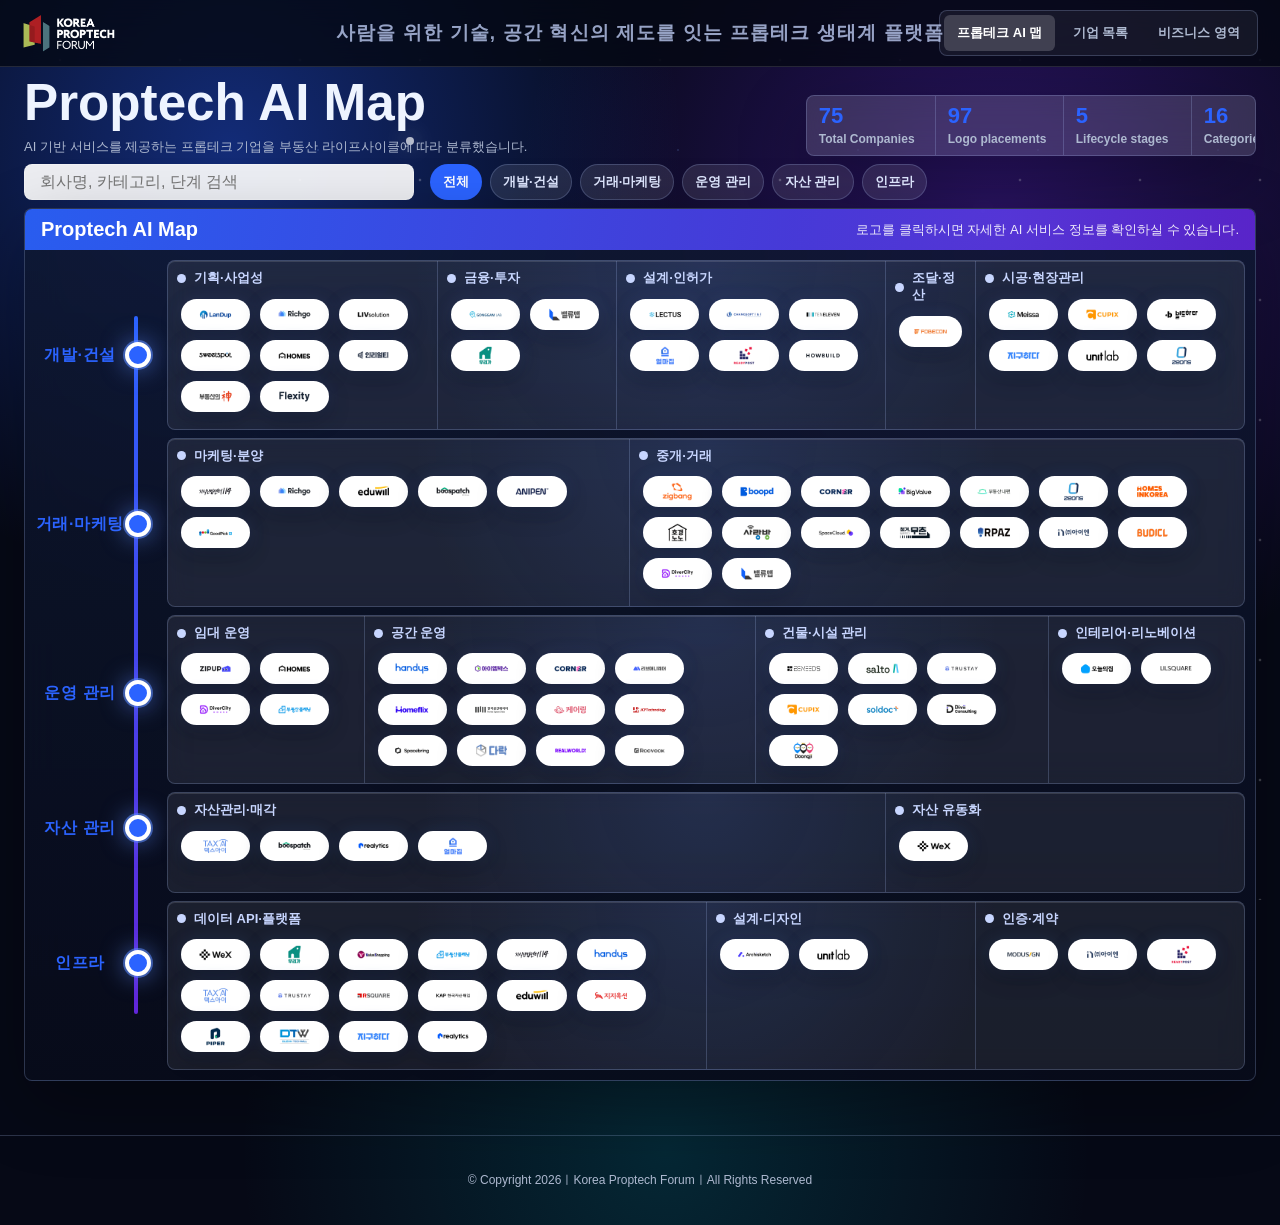
==== index.html @ 1ae27044 "Improve Venn chip placement with organic layout and fade cycling; revert slogan font Co-Authored-By:" ====
<!doctype html>
<html lang="ko">
<head>
  <meta charset="utf-8" />
  <meta name="viewport" content="width=device-width, initial-scale=1" />
  <title>Proptech AI Map</title>
  <meta name="description" content="Interactive floating ecosystem of AI-powered proptech companies." />
  <meta property="og:type" content="website" />
  <meta property="og:title" content="Proptech AI Map" />
  <meta property="og:description" content="Interactive floating ecosystem of AI-powered proptech companies." />
  <meta property="og:image" content="https://wex-corporation.github.io/proptech-ai-map/assets/thumbnail-proptech-ai-map.png" />
  <meta property="og:url" content="https://wex-corporation.github.io/proptech-ai-map/" />
  <meta name="twitter:card" content="summary_large_image" />
  <meta name="twitter:title" content="Proptech AI Map" />
  <meta name="twitter:description" content="Interactive floating ecosystem of AI-powered proptech companies." />
  <meta name="twitter:image" content="https://wex-corporation.github.io/proptech-ai-map/assets/thumbnail-proptech-ai-map.png" />
  <link rel="icon" href="data:," />
  <link rel="preload" as="image" href="./assets/thumbnail-proptech-ai-map.png" />
  <link rel="preconnect" href="https://fonts.googleapis.com" />
  <link rel="preconnect" href="https://fonts.gstatic.com" crossorigin />
  <link rel="stylesheet" href="./styles.css" />
</head>
<body>
  <header class="topbar">
    <div class="brand">
      <img src="assets/kpf-logo.png" alt="Korea Proptech Forum" class="brand-logo">
    </div>
    <p class="topbar-slogan">사람을 위한 기술, 공간 혁신의 제도를 잇는 프롭테크 생태계 플랫폼</p>
    <nav class="view-tabs" aria-label="보기 전환">
      <button class="tab is-active" type="button" data-view="map">프롭테크 AI 맵</button>
      <button class="tab" type="button" data-view="directory">기업 목록</button>
      <button class="tab" type="button" data-view="business">비즈니스 영역</button>
    </nav>
  </header>

  <main>
    <div class="space-field" aria-hidden="true">
      <span></span><span></span><span></span><span></span><span></span>
    </div>

    <section class="hero" aria-labelledby="page-title">
      <div>
<h1 id="page-title">Proptech AI Map</h1>
        <p class="lead">
          <span id="lead-main">AI 기반 서비스를 제공하는 프롭테크 기업을 부동산 라이프사이클에 따라 분류했습니다.</span>
        </p>
      </div>
      <div class="stats" aria-label="맵 통계">
        <div><strong id="unique-company-count">0</strong><span>Total Companies</span></div>
        <div id="stat-logo-placements"><strong id="company-count">0</strong><span>Logo placements</span></div>
        <div><strong>5</strong><span>Lifecycle stages</span></div>
        <div><strong id="category-count">0</strong><span>Categories</span></div>
      </div>
    </section>

    <section class="controls" aria-label="검색 및 필터">
      <label class="search-box">
        <input id="search-input" type="search" placeholder="회사명, 카테고리, 단계 검색" autocomplete="off" />
      </label>
      <div class="filter-row" id="stage-filters" aria-label="단계 필터"></div>
    </section>

    <section id="map-view" class="view is-active" aria-label="프롭테크 AI 맵"></section>

    <section id="business-view" class="view" aria-label="비즈니스 영역">
      <div class="venn-wrap">
        <div class="venn-diagram">
          <div class="venn-circle-b2b" aria-hidden="true"></div>
          <div class="venn-circle-b2c" aria-hidden="true"></div>
          <div class="venn-zones">
            <div class="venn-zone venn-zone-b2b">
              <div class="venn-zone-label">B2B</div>
              <div class="venn-zone-sub">기업 및 정부·공공기관 대상</div>
              <div class="venn-chip-area floating-list" id="zone-b2b"></div>
            </div>
            <div class="venn-zone venn-zone-both">
              <div class="venn-zone-label">B2B · B2C</div>
              <div class="venn-chip-area floating-list" id="zone-both"></div>
            </div>
            <div class="venn-zone venn-zone-b2c">
              <div class="venn-zone-label">B2C</div>
              <div class="venn-zone-sub">일반 소비자 대상</div>
              <div class="venn-chip-area floating-list" id="zone-b2c"></div>
            </div>
          </div>
        </div>
      </div>
    </section>

    <section id="directory-view" class="view" aria-label="회사 목록">
      <div class="directory-layout">
        <aside class="side-panel">
          <h2>분류</h2>
          <div id="category-filters" class="category-filter-list"></div>
        </aside>
        <div>
          <div class="result-bar">
            <strong id="result-count">0개 기업</strong>
          </div>
          <div id="directory-grid" class="directory-grid"></div>
        </div>
      </div>
    </section>
  </main>

  <footer class="site-footer">
    <p>© Copyright 2026ㅣKorea Proptech ForumㅣAll Rights Reserved</p>
  </footer>

  <!-- Company detail modal -->
  <div id="company-modal" class="company-modal hidden" role="dialog" aria-modal="true">
    <div class="company-modal-backdrop" id="modal-backdrop"></div>
    <div class="company-modal-box">
      <button class="company-modal-close" id="modal-close" aria-label="닫기">✕</button>
      <div id="modal-body"></div>
    </div>
  </div>

  <template id="company-template">
    <a class="company-chip" target="_blank" rel="noreferrer">
      <span class="orbit-motion">
        <span class="logo-text"></span>
      </span>
      <small></small>
    </a>
  </template>

  <script src="./app.js"></script>
</body>
</html>
---- styles.css ----
:root {
  --blue: #2b63ff;
  --violet: #6126d9;
  --ink: #eef4ff;
  --muted: #aeb9d0;
  --line: rgba(178, 199, 255, 0.22);
  --panel: rgba(255, 255, 255, 0.095);
  --panel-strong: rgba(255, 255, 255, 0.145);
  --shadow: 0 24px 70px rgba(0, 0, 0, 0.3);
}

* {
  box-sizing: border-box;
}

.site-footer {
  text-align: center;
  padding: 24px 16px;
  font-size: 12px;
  color: var(--muted);
  border-top: 1px solid var(--line);
  margin-top: 40px;
}

body {
  margin: 0;
  min-height: 100vh;
  overflow-x: hidden;
  color: var(--ink);
  font-family: Pretendard, Inter, "Noto Sans KR", "Malgun Gothic", Arial, sans-serif;
  background:
    radial-gradient(circle at 18% 12%, rgba(36, 91, 255, 0.42), transparent 30%),
    radial-gradient(circle at 78% 18%, rgba(93, 34, 210, 0.42), transparent 34%),
    radial-gradient(circle at 52% 94%, rgba(0, 177, 190, 0.18), transparent 32%),
    #060916;
}

body::before {
  content: "";
  position: fixed;
  inset: 0;
  pointer-events: none;
  background-image:
    radial-gradient(circle, rgba(255,255,255,0.78) 0 1px, transparent 1.7px),
    radial-gradient(circle, rgba(130,178,255,0.48) 0 1px, transparent 1.5px);
  background-position: 0 0, 48px 60px;
  background-size: 120px 120px, 180px 180px;
  opacity: 0.3;
}

button,
input {
  font: inherit;
}

.topbar {
  position: sticky;
  top: 0;
  z-index: 20;
  display: flex;
  align-items: center;
  justify-content: space-between;
  gap: 20px;
  min-height: 56px;
  padding: 10px 22px;
  border-bottom: 1px solid rgba(255,255,255,0.12);
  background: rgba(5, 8, 18, 0.78);
  backdrop-filter: blur(16px);
}

.topbar-slogan {
  position: absolute;
  left: 50%;
  transform: translateX(-50%);
  font-family: inherit;
  font-weight: 700;
  font-size: 19px;
  color: rgba(200, 215, 255, 0.75);
  letter-spacing: 0.06em;
  white-space: nowrap;
  pointer-events: none;
  margin: 0;
}


.brand {
  display: flex;
  align-items: center;
  gap: 12px;
}

.brand-logo {
  height: 38px;
  width: auto;
  display: block;
}

.mark {
  display: flex;
  align-items: center;
  gap: 4px;
  width: 30px;
  height: 30px;
}

.mark span {
  width: 7px;
  border-radius: 2px;
}

.mark span:nth-child(1) { height: 18px; background: #81b843; }
.mark span:nth-child(2) { height: 25px; background: #d84845; }
.mark span:nth-child(3) { height: 21px; background: #50606d; }

.brand strong,
.brand span {
  display: block;
  white-space: nowrap;
}

.brand strong {
  font-size: 14px;
}

.brand span {
  margin-top: 2px;
  color: var(--muted);
  font-size: 12px;
  font-weight: 800;
}

.view-tabs {
  display: inline-flex;
  gap: 4px;
  padding: 4px;
  border: 1px solid var(--line);
  border-radius: 8px;
  background: rgba(255,255,255,0.06);
}

.tab {
  min-width: 82px;
  border: 0;
  border-radius: 6px;
  padding: 9px 13px;
  background: transparent;
  color: var(--muted);
  font-size: 13px;
  font-weight: 900;
  cursor: pointer;
}

.tab.is-active {
  background: rgba(255,255,255,0.18);
  color: #fff;
}

main {
  position: relative;
  width: min(1480px, calc(100% - 48px));
  margin: 0 auto;
  padding: 12px 0 14px;
}

.space-field {
  position: absolute;
  inset: 24px 0 auto;
  height: 420px;
  pointer-events: none;
  overflow: hidden;
}

.space-field span {
  position: absolute;
  border-radius: 50%;
  background: #fff;
  box-shadow: 0 0 22px rgba(255,255,255,0.85);
  opacity: 0.7;
}

.space-field span:nth-child(1) { left: 9%; top: 34%; width: 5px; height: 5px; }
.space-field span:nth-child(2) { left: 31%; top: 11%; width: 8px; height: 8px; }
.space-field span:nth-child(3) { right: 22%; top: 28%; width: 4px; height: 4px; }
.space-field span:nth-child(4) { right: 8%; top: 67%; width: 7px; height: 7px; }
.space-field span:nth-child(5) { left: 56%; top: 76%; width: 5px; height: 5px; }

.hero {
  position: relative;
  display: grid;
  grid-template-columns: minmax(0, 1fr) auto;
  gap: 28px;
  align-items: end;
  margin-bottom: 8px;
}

.eyebrow {
  margin: 0 0 5px;
  color: var(--blue);
  font-size: 13px;
  font-weight: 950;
}

h1 {
  margin: 0;
  font-size: clamp(32px, 4vw, 54px);
  line-height: 0.95;
  letter-spacing: 0;
}

.lead {
  max-width: 790px;
  margin: 10px 0 0;
  color: var(--muted);
  font-size: 13px;
  line-height: 1.45;
}

.stats {
  display: flex;
  overflow: hidden;
  border: 1px solid var(--line);
  border-radius: 8px;
  background: var(--panel-strong);
  box-shadow: var(--shadow);
  backdrop-filter: blur(16px);
}

.stats div {
  flex: 0 0 128px;
  padding: 9px 12px;
  border-left: 1px solid var(--line);
}

.stats div:first-child {
  border-left: 0;
}

.stats strong,
.stats span {
  display: block;
}

.stats strong {
  color: var(--blue);
  font-size: 22px;
  line-height: 1;
}

.stats span {
  margin-top: 5px;
  color: var(--muted);
  font-size: 12px;
  font-weight: 900;
}

.controls {
  position: relative;
  display: grid;
  grid-template-columns: minmax(240px, 390px) minmax(0, 1fr);
  gap: 16px;
  align-items: end;
  margin-bottom: 8px;
}

.search-box {
  display: grid;
  gap: 4px;
}

.search-box span {
  color: var(--muted);
  font-size: 12px;
  font-weight: 950;
}

.search-box input {
  width: 100%;
  height: 36px;
  border: 1px solid rgba(255,255,255,0.28);
  border-radius: 8px;
  padding: 0 15px;
  background: rgba(255,255,255,0.92);
  color: #141824;
  outline: none;
}

.search-box input:focus {
  border-color: var(--blue);
  box-shadow: 0 0 0 3px rgba(43, 99, 255, 0.18);
}

.filter-row {
  display: flex;
  flex-wrap: wrap;
  gap: 8px;
}

.filter-button {
  border: 1px solid var(--line);
  border-radius: 999px;
  padding: 8px 12px;
  background: rgba(255,255,255,0.1);
  color: #dfe7ff;
  font-size: 13px;
  font-weight: 900;
  cursor: pointer;
}

.filter-button.is-active {
  border-color: transparent;
  background: var(--blue);
  color: white;
}

.view {
  display: none;
}

.view.is-active {
  display: block;
}

.map-board {
  overflow: hidden;
  border: 1px solid var(--line);
  border-radius: 8px;
  background: linear-gradient(180deg, rgba(15, 24, 50, 0.84), rgba(8, 12, 27, 0.92));
  box-shadow: var(--shadow);
  backdrop-filter: blur(18px);
}

.map-title {
  display: flex;
  justify-content: space-between;
  gap: 20px;
  align-items: center;
  padding: 9px 16px;
  color: white;
  background:
    linear-gradient(100deg, rgba(43, 99, 255, 0.92), rgba(97, 38, 217, 0.9)),
    radial-gradient(circle at 80% 20%, rgba(255,255,255,0.25), transparent 22%);
}

.map-title strong {
  font-size: 20px;
  letter-spacing: 0;
}

.map-title span {
  font-size: 13px;
  font-weight: 400;
  opacity: 0.9;
}

.map-content {
  display: grid;
  grid-template-columns: 120px minmax(0, 1fr);
  gap: 12px;
  padding: 10px;
}

.stage-rail {
  position: relative;
  padding: 10px 0;
}

.stage-rail::before {
  content: "";
  position: absolute;
  top: calc(var(--rail-row-height, 91px) / 2 + 10px);
  bottom: calc(var(--rail-row-height, 91px) / 2 + 10px);
  left: 99px;
  width: 4px;
  border-radius: 99px;
  background: linear-gradient(180deg, var(--blue), var(--violet));
}

.rail-stage {
  position: relative;
  display: grid;
  grid-template-columns: 90px;
  gap: 0;
  align-items: center;
  min-height: var(--rail-row-height, 91px);
}

.rail-stage::after {
  content: "";
  position: absolute;
  left: 90px;
  top: 50%;
  width: 18px;
  height: 18px;
  transform: translateY(-50%);
  border: 4px solid white;
  border-radius: 50%;
  background: var(--blue);
  box-shadow: 0 0 0 2px rgba(92, 139, 255, 0.55), 0 0 24px rgba(92, 139, 255, 0.7);
}

.rail-stage strong {
  color: var(--blue);
  font-size: 16px;
  font-weight: 800;
  line-height: 1.4;
  letter-spacing: 0.04em;
  white-space: nowrap;
  text-align: center;
}

.rail-stage.is-active strong {
  color: #fff;
}

.rail-stage.is-active::after {
  background: #fff;
  box-shadow:
    0 0 0 3px var(--blue),
    0 0 0 5px rgba(92, 139, 255, 0.5),
    0 0 20px 4px rgba(92, 139, 255, 0.9);
  animation: rail-pulse 1.6s ease-in-out infinite;
}

@keyframes rail-pulse {
  0%, 100% { box-shadow: 0 0 0 3px var(--blue), 0 0 0 5px rgba(92,139,255,0.5), 0 0 20px 4px rgba(92,139,255,0.9); }
  50%       { box-shadow: 0 0 0 3px var(--blue), 0 0 0 8px rgba(92,139,255,0.3), 0 0 32px 8px rgba(92,139,255,0.6); }
}

.rail-stage span {
  display: none;
  font-size: 12px;
  font-weight: 950;
  line-height: 1.35;
}

.stage-list {
  display: grid;
  gap: 8px;
}

.stage-card {
  display: grid;
  grid-template-columns: var(--category-template, repeat(var(--category-count, 3), minmax(0, 1fr)));
  gap: 0;
  min-height: 82px;
  transition: opacity 0.3s, filter 0.3s;
  border: 1px solid var(--line);
  border-radius: 8px;
  background:
    radial-gradient(circle at 50% 0%, rgba(88, 134, 255, 0.13), transparent 52%),
    rgba(255, 255, 255, 0.075);
  box-shadow: inset 0 1px 0 rgba(255,255,255,0.12);
  backdrop-filter: blur(10px);
}

.stage-card.is-dimmed {
  opacity: 0.25;
  filter: blur(1px);
}

.stage-card.is-active {
  border-color: rgba(92, 139, 255, 0.6);
  box-shadow: inset 0 1px 0 rgba(255,255,255,0.12), 0 0 0 1px rgba(92,139,255,0.3), 0 0 24px rgba(92,139,255,0.15);
}

.stage-development { min-height: 104px; }
.stage-transaction { min-height: 88px; }
.stage-operation { min-height: 104px; }
.stage-asset { min-height: 58px; }
.stage-infra { min-height: 88px; }

.category-column {
  position: relative;
  min-width: 0;
  padding: 9px;
  border-left: 1px solid var(--line);
}

.category-column:first-child {
  border-left: 0;
}

.category-column h2 {
  display: flex;
  align-items: center;
  gap: 8px;
  margin: 0;
  color: #c8d6ff;
  font-size: 13px;
  line-height: 1.3;
  letter-spacing: 0;
}

.category-column h2::before {
  content: "";
  width: 9px;
  height: 9px;
  border-radius: 50%;
  background: currentColor;
}

.company-list {
  position: relative;
  height: calc(100% - 18px);
  min-height: calc(52px + min(var(--density, 1), 10) * 2px);
  margin-top: 4px;
}

.company-list.floating-list {
  display: flex;
  flex-wrap: wrap;
  align-content: flex-start;
  gap: 10px;
  padding: 8px 4px;
  height: auto;
}

.company-list.floating-list .company-chip {
  position: relative;
  left: auto;
  top: auto;
  transform: none;
  animation: float-y var(--float-duration, 6s) ease-in-out var(--float-delay, 0s) infinite alternate;
}

.company-list.floating-list .company-chip:hover,
.company-list.floating-list .company-chip:focus-visible {
  transform: scale(1.08);
}

@keyframes float-y {
  from { transform: translateY(-4px); }
  to   { transform: translateY(4px); }
}

.company-chip {
  position: absolute;
  left: var(--x, 50%);
  top: var(--y, 50%);
  display: inline-grid;
  place-items: center;
  width: clamp(68px, 5.4vw, 92px);
  height: clamp(30px, 2.4vw, 40px);
  padding: 5px 9px;
  overflow: hidden;
  border: 1px solid rgba(255, 255, 255, 0.28);
  border-radius: 999px;
  background: #ffffff;
  color: #242a35;
  text-align: center;
  text-decoration: none;
  box-shadow:
    inset 0 1px 0 rgba(255, 255, 255, 0.95),
    0 8px 22px rgba(0, 0, 0, 0.24),
    0 0 18px rgba(86, 134, 255, 0.12);
  transform-origin: center;
  transform: translate(-50%, -50%);
  transition: box-shadow 160ms ease, border-color 160ms ease, filter 160ms ease;
  animation: drift var(--float-duration, 7s) ease-in-out var(--float-delay, 0s) infinite alternate;
}

.company-chip:hover,
.company-chip:focus-visible {
  z-index: 5;
  border-color: var(--blue);
  outline: none;
  filter: saturate(1.08);
  box-shadow: 0 18px 36px rgba(0, 0, 0, 0.36), 0 0 32px rgba(83, 132, 255, 0.45);
}

.orbit-motion {
  display: block;
  width: 100%;
  height: 100%;
  transition: transform 160ms ease;
}

.company-chip:hover .orbit-motion,
.company-chip:focus-visible .orbit-motion {
  transform: scale(1.28);
}

.company-chip.is-featured {
  border-color: rgba(255, 224, 124, 0.9);
  background: #ffffff;
  box-shadow:
    0 10px 28px rgba(0, 0, 0, 0.28),
    0 0 18px rgba(255, 215, 92, 0.55),
    0 0 34px rgba(80, 157, 255, 0.35);
}

.company-chip.is-featured::before {
  content: "";
  position: absolute;
  inset: -2px;
  border-radius: inherit;
  pointer-events: none;
  background: linear-gradient(120deg, transparent 0%, rgba(255,255,255,0.95) 45%, transparent 70%);
  transform: translateX(-130%);
  animation: shine 2.8s ease-in-out infinite;
}

.company-chip.is-featured::after {
  content: "";
  position: absolute;
  right: 6px;
  top: 5px;
  width: 8px;
  height: 8px;
  border-radius: 50%;
  background: #ffd95c;
  box-shadow:
    0 0 0 3px rgba(255, 217, 92, 0.2),
    0 0 12px rgba(255, 217, 92, 0.95);
  animation: twinkle 1.6s ease-in-out infinite alternate;
}

.directory-card.is-featured {
  border-color: rgba(255, 224, 124, 0.45);
  box-shadow:
    0 12px 32px rgba(24, 33, 55, 0.12),
    0 0 28px rgba(255, 215, 92, 0.22);
}

.directory-card.is-featured .directory-logo {
  border-color: rgba(255, 224, 124, 0.9);
  box-shadow: 0 0 24px rgba(255, 215, 92, 0.35);
}

@keyframes shine {
  0%, 45% {
    transform: translateX(-130%);
    opacity: 0;
  }
  55% {
    opacity: 0.85;
  }
  100% {
    transform: translateX(130%);
    opacity: 0;
  }
}

@keyframes twinkle {
  from {
    transform: scale(0.85) rotate(-8deg);
    opacity: 0.55;
  }
  to {
    transform: scale(1.2) rotate(8deg);
    opacity: 1;
  }
}

@keyframes drift {
  0% {
    transform: perspective(600px) translate(calc(-50% - var(--float-x, 0px)), calc(-50% - var(--float-y, 0px))) translateZ(calc(-1 * var(--float-z, 0px)));
    z-index: 0;
  }
  50% {
    z-index: 3;
  }
  100% {
    transform: perspective(600px) translate(calc(-50% + var(--float-x, 0px)), calc(-50% + var(--float-y, 0px))) translateZ(var(--float-z, 0px));
    z-index: 0;
  }
}

.logo-text {
  position: relative;
  display: block;
  width: 100%;
  height: 100%;
}

.logo-text img {
  position: absolute;
  inset: 0;
  width: 100%;
  height: 100%;
  object-fit: contain;
  object-position: center center;
}

.directory-logo img {
  position: absolute;
  inset: 8px 14px;
  width: calc(100% - 28px);
  height: calc(100% - 16px);
  object-fit: contain;
  object-position: center center;
}

.directory-logo span {
  position: absolute;
  inset: 0;
  display: flex;
  align-items: center;
  justify-content: center;
  padding: 4px 10px;
}

.company-chip small {
  display: none;
}

/* ── Venn / Business View ───────────────────────────────────── */
.venn-wrap {
  padding: 24px 16px 40px;
  max-width: 1200px;
  margin: 0 auto;
}

.venn-diagram {
  position: relative;
  min-height: 820px;
}

.venn-circle-b2b,
.venn-circle-b2c {
  position: absolute;
  top: 50%;
  width: 76%;
  height: 700px;
  border-radius: 50%;
  transform: translateY(-50%);
  pointer-events: none;
  z-index: 0;
}

.venn-circle-b2b {
  left: 0;
  background: rgba(43, 99, 255, 0.10);
  border: 2px solid rgba(43, 99, 255, 0.38);
}

.venn-circle-b2c {
  right: 0;
  background: rgba(97, 38, 217, 0.10);
  border: 2px solid rgba(97, 38, 217, 0.38);
}

.venn-zones {
  position: relative;
  z-index: 1;
  display: grid;
  grid-template-columns: 1fr 2.4fr 1fr;
  min-height: 820px;
}

.venn-zone {
  display: flex;
  flex-direction: column;
  align-items: center;
  padding: 20px 12px 16px;
}

.venn-zone-label {
  font-size: 18px;
  font-weight: 900;
  color: var(--ink);
  letter-spacing: 0.04em;
  margin-bottom: 4px;
  text-align: center;
}

.venn-zone-sub {
  font-size: 15px;
  color: var(--muted);
  text-align: center;
  margin-bottom: 12px;
  line-height: 1.4;
}

.venn-zone-both .venn-zone-label {
  color: rgba(178, 199, 255, 0.9);
}

.venn-chip-area {
  position: relative;
  width: 100%;
  flex: 1;
  min-height: 680px;
}

.venn-chip-area .company-chip {
  width: clamp(80px, 6.4vw, 108px);
  height: clamp(36px, 2.8vw, 48px);
  padding: 6px 12px;
}

.venn-empty {
  position: absolute;
  top: 50%;
  left: 50%;
  transform: translate(-50%, -50%);
  font-size: 12px;
  color: var(--muted);
  white-space: nowrap;
  left: 50%;
  transform: translate(-50%, -50%);
  font-size: 12px;
  color: var(--muted);
  white-space: nowrap;
}

/* ── Directory ───────────────────────────────────────────────── */
.directory-layout {
  display: grid;
  grid-template-columns: 260px minmax(0, 1fr);
  gap: 20px;
}

.side-panel,
.result-bar,
.directory-card {
  border: 1px solid var(--line);
  border-radius: 8px;
  background: var(--panel);
  box-shadow: 0 12px 32px rgba(24, 33, 55, 0.12);
  backdrop-filter: blur(14px);
}

.side-panel {
  position: sticky;
  top: 92px;
  align-self: start;
  padding: 18px;
}

.side-panel h2 {
  margin: 0 0 14px;
  font-size: 16px;
}

.category-filter-list {
  display: grid;
  gap: 7px;
}

.category-filter {
  width: 100%;
  border: 1px solid var(--line);
  border-radius: 7px;
  padding: 9px 10px;
  background: rgba(255,255,255,0.08);
  color: #dfe7ff;
  font-size: 12px;
  font-weight: 900;
  text-align: left;
  cursor: pointer;
}

.category-filter.is-active {
  border-color: transparent;
  background: rgba(255,255,255,0.2);
  color: white;
}

.result-bar {
  display: flex;
  justify-content: space-between;
  gap: 14px;
  align-items: center;
  margin-bottom: 14px;
  padding: 15px 17px;
}

.result-bar span {
  color: var(--muted);
  font-size: 13px;
}

.directory-grid {
  display: grid;
  grid-template-columns: repeat(3, minmax(0, 1fr));
  gap: 14px;
}

.directory-card {
  display: grid;
  align-content: start;
  gap: 12px;
  padding: 16px;
}

.directory-card-header {
  display: flex;
  align-items: flex-start;
  justify-content: space-between;
  gap: 14px;
}

.directory-logo {
  position: relative;
  flex-shrink: 0;
  width: 168px;
  height: 66px;
  overflow: hidden;
  border: 1px solid rgba(255,255,255,0.28);
  border-radius: 999px;
  background: #ffffff;
}

.directory-card h3 {
  margin: 0;
  font-size: 17px;
  line-height: 1.35;
}

.directory-card p {
  margin: 0;
  color: var(--muted);
  font-size: 13px;
  line-height: 1.5;
}

.category-label {
  margin: 0;
  color: var(--muted);
  font-size: 12px;
  font-weight: 900;
}

.service-list {
  display: grid;
  gap: 8px;
}

.service-item {
  display: grid;
  gap: 3px;
  padding: 10px 12px;
  border-radius: 7px;
  background: rgba(255,255,255,0.06);
  border: 1px solid rgba(178,199,255,0.14);
}

.service-name {
  font-size: 13px;
  font-weight: 900;
  color: #c8d6ff;
}

.service-desc {
  font-size: 12px;
  color: var(--muted);
  line-height: 1.5;
}

.service-tech {
  font-size: 11px;
  font-weight: 900;
  color: var(--blue);
  margin-top: 2px;
}

.stage-badge {
  flex: 0 0 auto;
  width: fit-content;
  border-radius: 999px;
  padding: 6px 8px;
  background: rgba(36, 91, 255, 0.2);
  color: #d9e4ff;
  font-size: 11px;
  font-weight: 950;
}

.link-button {
  display: inline-flex;
  justify-content: center;
  width: fit-content;
  border-radius: 6px;
  padding: 9px 12px;
  background: rgba(255,255,255,0.18);
  color: #fff;
  font-size: 12px;
  font-weight: 950;
  text-decoration: none;
}

.company-modal {
  position: fixed;
  inset: 0;
  z-index: 50;
  display: flex;
  align-items: center;
  justify-content: center;
}

.company-modal.hidden {
  display: none;
}

.company-modal-backdrop {
  position: absolute;
  inset: 0;
  background: rgba(0, 0, 0, 0.65);
  backdrop-filter: blur(4px);
}

.company-modal-box {
  position: relative;
  width: min(480px, calc(100vw - 40px));
  max-height: calc(100vh - 80px);
  overflow-y: auto;
  border: 1px solid var(--line);
  border-radius: 14px;
  padding: 28px;
  background: #0b1326;
  box-shadow: 0 32px 80px rgba(0, 0, 0, 0.65);
}

.company-modal-close {
  position: absolute;
  top: 14px;
  right: 16px;
  width: 30px;
  height: 30px;
  border: 1px solid var(--line);
  border-radius: 50%;
  background: rgba(255,255,255,0.06);
  color: var(--muted);
  font-size: 14px;
  cursor: pointer;
  display: flex;
  align-items: center;
  justify-content: center;
}

.company-modal-close:hover {
  background: rgba(255,255,255,0.14);
  color: #fff;
}

.modal-card-header {
  display: flex;
  align-items: center;
  gap: 18px;
  margin-bottom: 4px;
}

.modal-logo {
  position: relative;
  flex-shrink: 0;
  width: 140px;
  height: 56px;
  overflow: hidden;
  border: 1px solid rgba(255,255,255,0.28);
  border-radius: 999px;
  background: #ffffff;
}

.modal-logo img {
  position: absolute;
  inset: 6px 12px;
  width: calc(100% - 24px);
  height: calc(100% - 12px);
  object-fit: contain;
  object-position: center center;
}

.modal-meta {
  display: grid;
  gap: 5px;
}

.modal-name {
  margin: 0;
  font-size: 20px;
  line-height: 1.2;
}

.modal-category {
  margin: 0;
  color: var(--muted);
  font-size: 13px;
}

.modal-link {
  display: inline-flex;
  margin-top: 20px;
}

.empty-state {
  border: 1px dashed var(--line);
  border-radius: 8px;
  padding: 40px 20px;
  color: var(--muted);
  text-align: center;
  background: rgba(255,255,255,0.08);
}

@media (max-width: 1120px) {
  main {
    width: min(100% - 28px, 1180px);
  }

  .hero,
  .controls,
  .directory-layout {
    grid-template-columns: 1fr;
  }

  .stats div {
    flex: 1 1 100px;
  }

  .map-content {
    grid-template-columns: 120px minmax(0, 1fr);
  }

  .stage-rail::before {
    left: 99px;
  }

  .rail-stage {
    grid-template-columns: 90px;
    gap: 0;
  }

  .rail-stage::after {
    left: 90px;
  }

  .rail-stage span {
    display: none;
  }

  .side-panel {
    position: static;
  }

  .directory-grid {
    grid-template-columns: repeat(2, minmax(0, 1fr));
  }
}

@media (max-height: 850px) and (min-width: 900px) {
  .topbar {
    min-height: 40px;
    padding-top: 5px;
    padding-bottom: 5px;
  }

  .brand span {
    display: none;
  }

  main {
    padding-top: 8px;
    padding-bottom: 8px;
  }

  .hero {
    grid-template-columns: minmax(0, 1fr) 330px;
    margin-bottom: 6px;
  }

  .eyebrow {
    display: none;
  }

  h1 {
    font-size: 38px;
  }

  .lead {
    display: none;
  }

  .stats {
    flex-wrap: wrap;
  }

  .stats div {
    padding: 7px 10px;
  }

  .stats strong {
    font-size: 20px;
  }

  .controls {
    grid-template-columns: 310px minmax(0, 1fr);
    margin-bottom: 6px;
  }

  .search-box span {
    display: none;
  }

  .search-box input {
    height: 32px;
  }

  .filter-button {
    padding: 7px 10px;
    font-size: 12px;
  }

  .map-title {
    padding: 7px 14px;
  }

  .map-title strong {
    font-size: 18px;
  }

  .map-content {
    grid-template-columns: 74px minmax(0, 1fr);
    gap: 8px;
    padding: 8px;
  }

  .stage-list {
    gap: 6px;
  }

  .rail-stage {
    grid-template-columns: 90px;
    gap: 0;
    min-height: 82px;
  }

  .rail-stage strong {
    font-size: 15px;
  }

  .rail-stage span {
    display: none;
  }

  .stage-development { min-height: 94px; }
  .stage-transaction { min-height: 80px; }
  .stage-operation { min-height: 94px; }
  .stage-asset { min-height: 50px; }
  .stage-infra { min-height: 80px; }

  .category-column {
    padding: 7px;
  }

  .category-column h2 {
    font-size: 12px;
  }

  .company-list {
    min-height: calc(48px + min(var(--density, 1), 10) * 2px);
  }

  .company-chip {
    width: clamp(62px, 5.2vw, 82px);
    height: clamp(27px, 2.2vw, 34px);
    padding: 4px 8px;
  }
}

@media (max-width: 680px) {
  .topbar {
    position: static;
    display: grid;
    padding: 14px 16px;
  }

  .view-tabs {
    width: 100%;
  }

  .tab {
    flex: 1;
  }

  main {
    width: min(100% - 24px, 640px);
  }

  h1 {
    font-size: 42px;
  }

  .directory-grid {
    grid-template-columns: 1fr;
  }

  .stats {
    flex-wrap: wrap;
  }

  .stats div {
    flex: 1 1 120px;
    border-left: 0;
    border-top: 1px solid var(--line);
  }

  .stats div:first-child {
    border-top: 0;
  }

  .map-title {
    display: grid;
  }

  .map-content {
    grid-template-columns: 1fr;
    padding: 14px;
  }

  .stage-rail {
    display: none;
  }

  .stage-card {
    grid-template-columns: 1fr;
    min-height: auto;
  }

  .category-column {
    min-height: 120px;
    border-left: 0;
    border-top: 1px solid var(--line);
  }

  .category-column:first-child {
    border-top: 0;
  }

  .company-chip {
    width: 120px;
    height: 48px;
  }
}
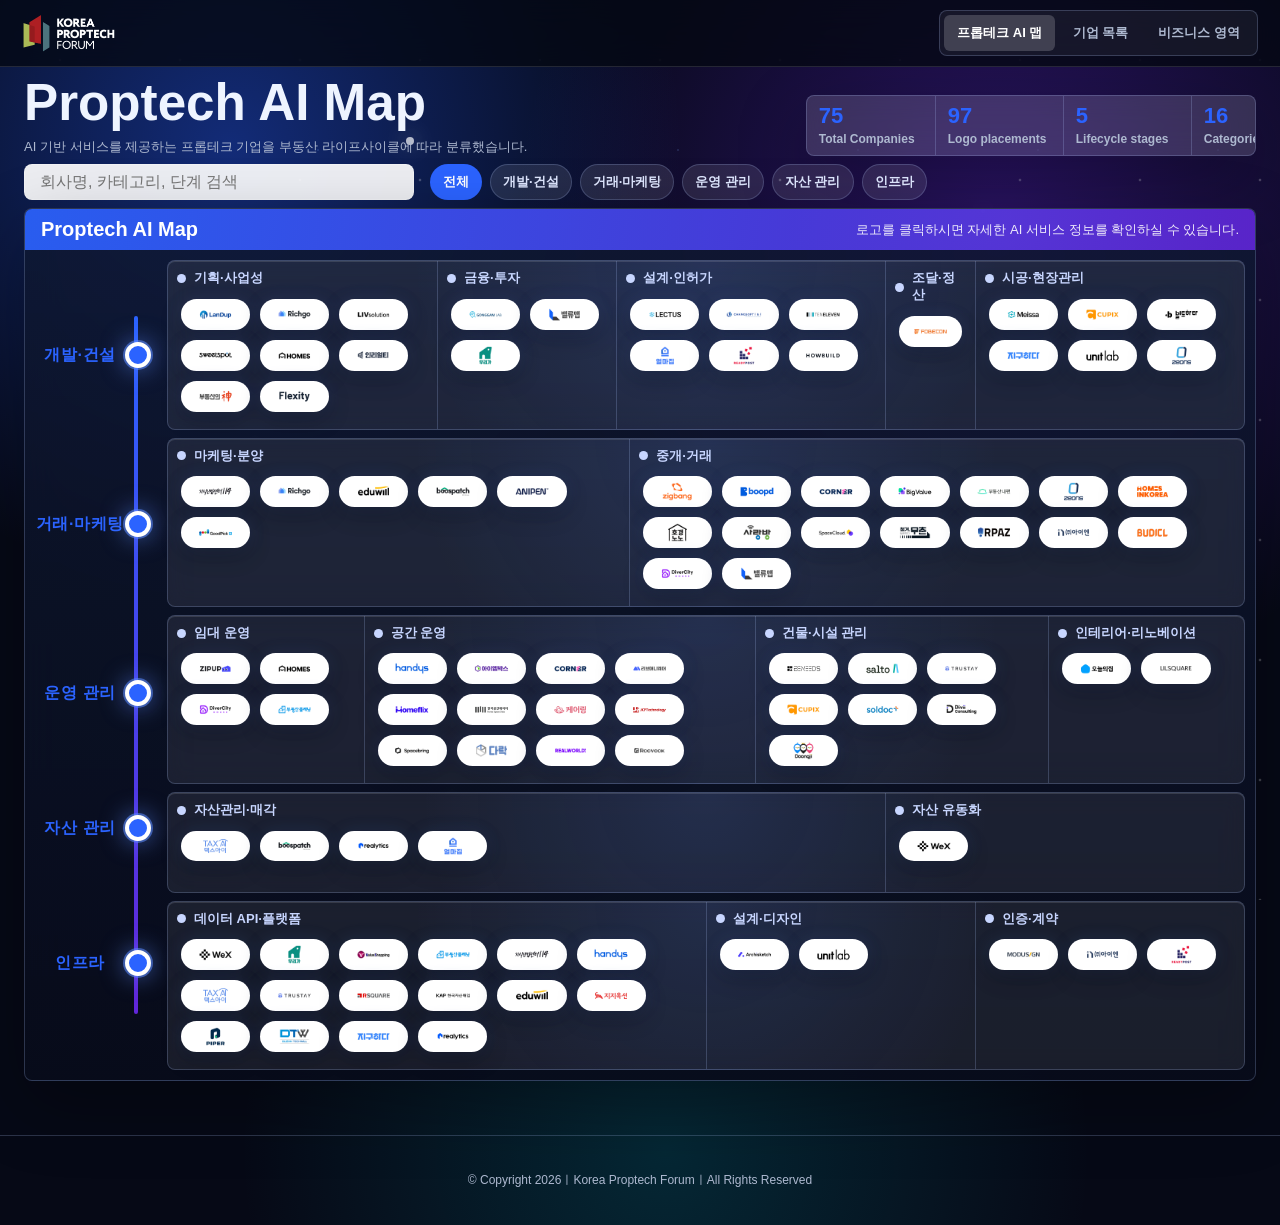
==== commit 0493d27d: "Remove topbar slogan" ====
--- a/index.html
+++ b/index.html
@@ -25,7 +25,6 @@
     <div class="brand">
       <img src="assets/kpf-logo.png" alt="Korea Proptech Forum" class="brand-logo">
     </div>
-    <p class="topbar-slogan">사람을 위한 기술, 공간 혁신의 제도를 잇는 프롭테크 생태계 플랫폼</p>
     <nav class="view-tabs" aria-label="보기 전환">
       <button class="tab is-active" type="button" data-view="map">프롭테크 AI 맵</button>
       <button class="tab" type="button" data-view="directory">기업 목록</button>
@@ -63,26 +62,26 @@
     <section id="map-view" class="view is-active" aria-label="프롭테크 AI 맵"></section>
 
     <section id="business-view" class="view" aria-label="비즈니스 영역">
-      <div class="venn-wrap">
-        <div class="venn-diagram">
-          <div class="venn-circle-b2b" aria-hidden="true"></div>
-          <div class="venn-circle-b2c" aria-hidden="true"></div>
-          <div class="venn-zones">
-            <div class="venn-zone venn-zone-b2b">
-              <div class="venn-zone-label">B2B</div>
-              <div class="venn-zone-sub">기업 및 정부·공공기관 대상</div>
-              <div class="venn-chip-area floating-list" id="zone-b2b"></div>
-            </div>
-            <div class="venn-zone venn-zone-both">
-              <div class="venn-zone-label">B2B · B2C</div>
-              <div class="venn-chip-area floating-list" id="zone-both"></div>
-            </div>
-            <div class="venn-zone venn-zone-b2c">
-              <div class="venn-zone-label">B2C</div>
-              <div class="venn-zone-sub">일반 소비자 대상</div>
-              <div class="venn-chip-area floating-list" id="zone-b2c"></div>
-            </div>
+      <div class="biz-columns">
+        <div class="biz-col">
+          <div class="biz-col-header">
+            <div class="biz-col-label">B2B</div>
+            <div class="biz-col-sub">기업 및 정부·공공기관 대상</div>
           </div>
+          <div class="biz-chip-area" id="zone-b2b"></div>
+        </div>
+        <div class="biz-col biz-col-center">
+          <div class="biz-col-header">
+            <div class="biz-col-label">B2B · B2C</div>
+          </div>
+          <div class="biz-chip-area" id="zone-both"></div>
+        </div>
+        <div class="biz-col">
+          <div class="biz-col-header">
+            <div class="biz-col-label">B2C</div>
+            <div class="biz-col-sub">일반 소비자 대상</div>
+          </div>
+          <div class="biz-chip-area" id="zone-b2c"></div>
         </div>
       </div>
     </section>
--- a/styles.css
+++ b/styles.css
@@ -704,99 +704,93 @@
   display: none;
 }
 
-/* ── Venn / Business View ───────────────────────────────────── */
-.venn-wrap {
-  padding: 24px 16px 40px;
-  max-width: 1200px;
-  margin: 0 auto;
-}
-
-.venn-diagram {
-  position: relative;
-  min-height: 820px;
-}
-
-.venn-circle-b2b,
-.venn-circle-b2c {
-  position: absolute;
-  top: 50%;
-  width: 76%;
-  height: 700px;
-  border-radius: 50%;
-  transform: translateY(-50%);
-  pointer-events: none;
-  z-index: 0;
-}
-
-.venn-circle-b2b {
-  left: 0;
-  background: rgba(43, 99, 255, 0.10);
-  border: 2px solid rgba(43, 99, 255, 0.38);
-}
-
-.venn-circle-b2c {
-  right: 0;
-  background: rgba(97, 38, 217, 0.10);
-  border: 2px solid rgba(97, 38, 217, 0.38);
-}
-
-.venn-zones {
-  position: relative;
-  z-index: 1;
-  display: grid;
-  grid-template-columns: 1fr 2.4fr 1fr;
-  min-height: 820px;
-}
-
-.venn-zone {
+/* ── Business View ───────────────────────────────────────────── */
+.biz-columns {
+  display: grid;
+  grid-template-columns: 1fr 1.6fr 1fr;
+  gap: 0;
+  padding: 0 0 40px;
+  align-items: stretch;
+}
+
+.biz-col {
   display: flex;
   flex-direction: column;
-  align-items: center;
-  padding: 20px 12px 16px;
-}
-
-.venn-zone-label {
-  font-size: 18px;
+  padding: 20px 16px 20px;
+  border-radius: 0;
+  transition: background 0.3s;
+}
+
+.biz-col:first-child {
+  background: linear-gradient(160deg, rgba(43,99,255,0.13) 0%, rgba(43,99,255,0.06) 100%);
+  border-right: 2px solid rgba(43, 99, 255, 0.25);
+  border-radius: 20px 0 0 20px;
+}
+
+.biz-col-center {
+  background: linear-gradient(180deg, rgba(90,60,255,0.14) 0%, rgba(120,80,255,0.09) 100%);
+  border-left: 2px solid rgba(90, 60, 255, 0.22);
+  border-right: 2px solid rgba(90, 60, 255, 0.22);
+}
+
+.biz-col:last-child {
+  background: linear-gradient(200deg, rgba(97,38,217,0.06) 0%, rgba(97,38,217,0.14) 100%);
+  border-left: 2px solid rgba(97, 38, 217, 0.25);
+  border-radius: 0 20px 20px 0;
+}
+
+.biz-col-header {
+  text-align: center;
+  margin-bottom: 16px;
+  flex-shrink: 0;
+}
+
+.biz-col-label {
+  font-size: 20px;
   font-weight: 900;
-  color: var(--ink);
   letter-spacing: 0.04em;
   margin-bottom: 4px;
-  text-align: center;
-}
-
-.venn-zone-sub {
-  font-size: 15px;
-  color: var(--muted);
-  text-align: center;
-  margin-bottom: 12px;
+}
+
+.biz-col:first-child .biz-col-label { color: rgba(120, 160, 255, 0.95); }
+.biz-col-center .biz-col-label      { color: rgba(178, 155, 255, 0.95); }
+.biz-col:last-child .biz-col-label  { color: rgba(170, 120, 255, 0.95); }
+
+.biz-col-sub {
+  font-size: 13px;
+  color: var(--muted);
   line-height: 1.4;
 }
 
-.venn-zone-both .venn-zone-label {
-  color: rgba(178, 199, 255, 0.9);
-}
-
-.venn-chip-area {
+.biz-chip-area {
+  display: flex;
+  flex-wrap: wrap;
+  justify-content: center;
+  align-content: flex-start;
+  gap: 10px;
+  padding: 8px 4px;
   position: relative;
-  width: 100%;
-  flex: 1;
-  min-height: 680px;
-}
-
-.venn-chip-area .company-chip {
-  width: clamp(80px, 6.4vw, 108px);
-  height: clamp(36px, 2.8vw, 48px);
-  padding: 6px 12px;
-}
-
-.venn-empty {
+}
+
+.biz-chip-area .company-chip {
+  position: relative;
+  left: auto;
+  top: auto;
+  transform: none;
+  width: clamp(76px, 6vw, 104px);
+  height: clamp(34px, 2.6vw, 46px);
+  padding: 6px 10px;
+  animation: float-y var(--float-duration, 6s) ease-in-out var(--float-delay, 0s) infinite alternate;
+}
+
+.biz-chip-area .company-chip:hover,
+.biz-chip-area .company-chip:focus-visible {
+  transform: scale(1.08);
+}
+
+.biz-empty {
   position: absolute;
   top: 50%;
-  left: 50%;
-  transform: translate(-50%, -50%);
-  font-size: 12px;
-  color: var(--muted);
-  white-space: nowrap;
   left: 50%;
   transform: translate(-50%, -50%);
   font-size: 12px;
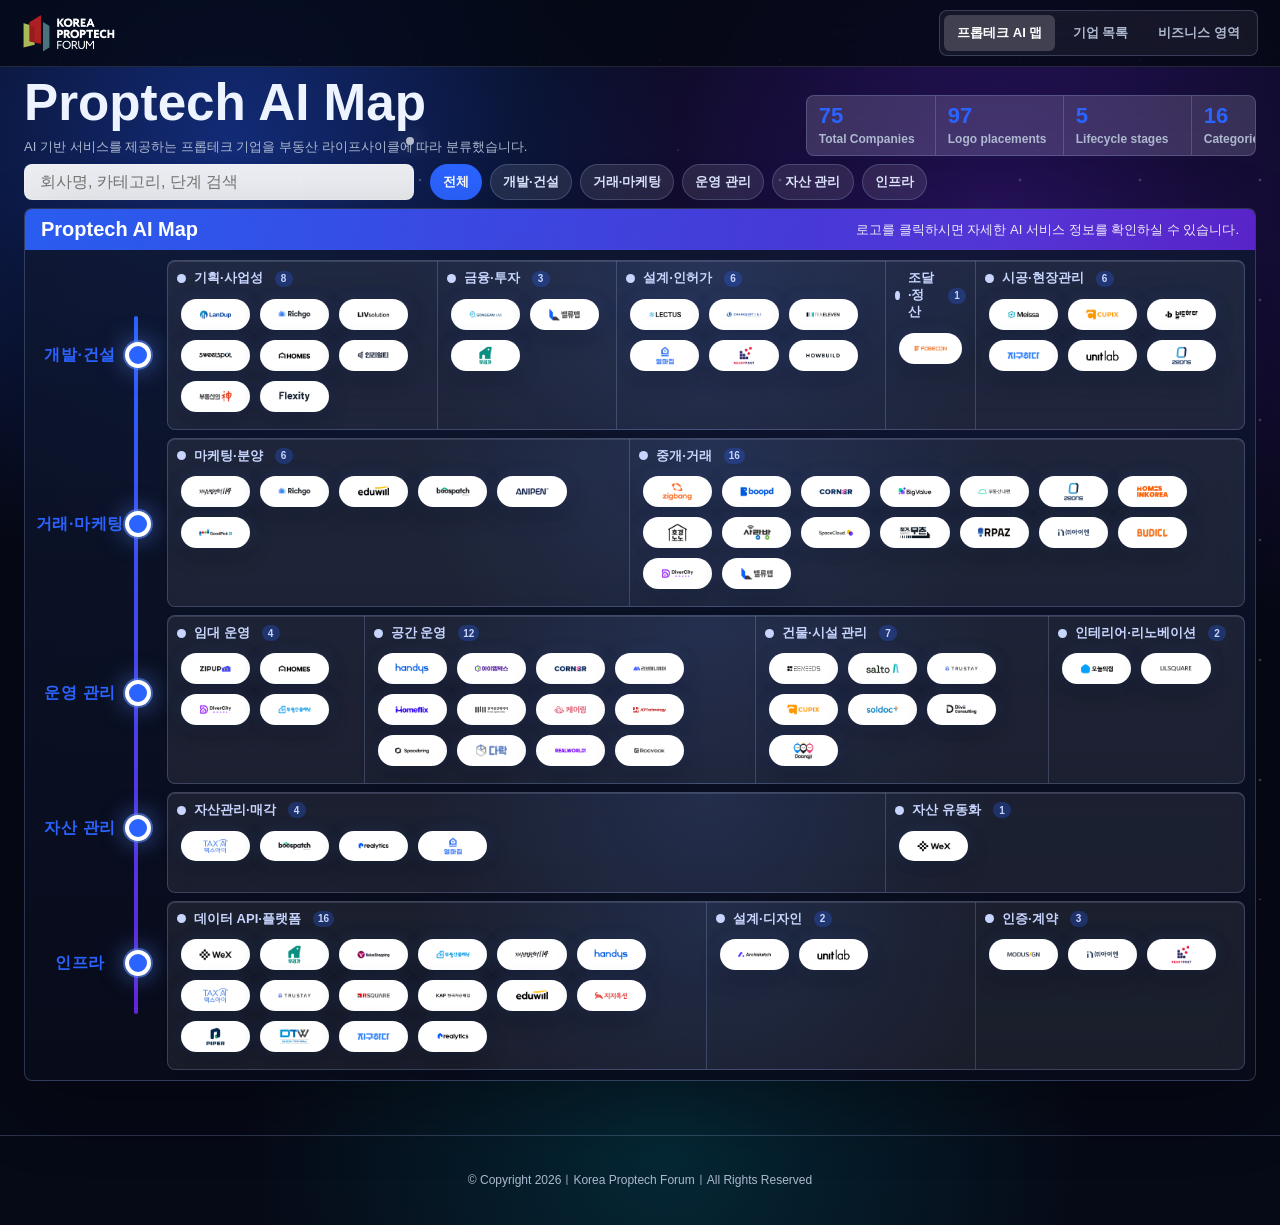
==== commit 0a785de4: "Apply 8 design/UX improvements: count badges, sort, highlight, initials, clear filter, mobile stack" ====
--- a/index.html
+++ b/index.html
@@ -65,20 +65,20 @@
       <div class="biz-columns">
         <div class="biz-col">
           <div class="biz-col-header">
-            <div class="biz-col-label">B2B</div>
+            <div class="biz-col-label">B2B <span class="biz-col-count" id="biz-count-b2b"></span></div>
             <div class="biz-col-sub">기업 및 정부·공공기관 대상</div>
           </div>
           <div class="biz-chip-area" id="zone-b2b"></div>
         </div>
         <div class="biz-col biz-col-center">
           <div class="biz-col-header">
-            <div class="biz-col-label">B2B · B2C</div>
+            <div class="biz-col-label">B2B · B2C <span class="biz-col-count" id="biz-count-both"></span></div>
           </div>
           <div class="biz-chip-area" id="zone-both"></div>
         </div>
         <div class="biz-col">
           <div class="biz-col-header">
-            <div class="biz-col-label">B2C</div>
+            <div class="biz-col-label">B2C <span class="biz-col-count" id="biz-count-b2c"></span></div>
             <div class="biz-col-sub">일반 소비자 대상</div>
           </div>
           <div class="biz-chip-area" id="zone-b2c"></div>
@@ -95,6 +95,7 @@
         <div>
           <div class="result-bar">
             <strong id="result-count">0개 기업</strong>
+            <div class="sort-controls" id="sort-controls"></div>
           </div>
           <div id="directory-grid" class="directory-grid"></div>
         </div>
--- a/styles.css
+++ b/styles.css
@@ -798,6 +798,95 @@
   white-space: nowrap;
 }
 
+/* ── Search highlight ────────────────────────────────────────── */
+mark.search-mark {
+  background: rgba(255, 220, 60, 0.45);
+  color: inherit;
+  border-radius: 2px;
+  padding: 0 1px;
+}
+
+/* ── Category count badge ────────────────────────────────────── */
+.category-count-badge {
+  display: inline-flex;
+  align-items: center;
+  justify-content: center;
+  min-width: 18px;
+  height: 16px;
+  padding: 0 5px;
+  border-radius: 999px;
+  background: rgba(43, 99, 255, 0.28);
+  color: #c8d6ff;
+  font-size: 10px;
+  font-weight: 900;
+  margin-left: 4px;
+}
+
+/* ── Initials fallback ───────────────────────────────────────── */
+.logo-initials {
+  display: flex;
+  align-items: center;
+  justify-content: center;
+  width: 100%;
+  height: 100%;
+  font-size: 11px;
+  font-weight: 900;
+  color: #242a35;
+  background: linear-gradient(135deg, #e8eeff, #d0d8f8);
+  letter-spacing: 0.04em;
+}
+
+.dir-initials {
+  font-size: 16px;
+  border-radius: 999px;
+}
+
+.modal-initials {
+  font-size: 18px;
+  border-radius: 999px;
+}
+
+/* ── Filter clear button ─────────────────────────────────────── */
+.filter-clear {
+  border-color: rgba(255, 100, 100, 0.35) !important;
+  color: rgba(255, 160, 160, 0.9) !important;
+}
+
+.filter-clear:hover {
+  background: rgba(255, 80, 80, 0.18) !important;
+}
+
+/* ── Biz col count ───────────────────────────────────────────── */
+.biz-col-count {
+  font-size: 14px;
+  font-weight: 700;
+  opacity: 0.7;
+  margin-left: 4px;
+}
+
+/* ── Sort controls ───────────────────────────────────────────── */
+.sort-controls {
+  display: flex;
+  gap: 6px;
+}
+
+.sort-button {
+  border: 1px solid var(--line);
+  border-radius: 6px;
+  padding: 5px 10px;
+  background: rgba(255,255,255,0.08);
+  color: var(--muted);
+  font-size: 12px;
+  font-weight: 900;
+  cursor: pointer;
+}
+
+.sort-button.is-active {
+  background: rgba(255,255,255,0.2);
+  border-color: rgba(255,255,255,0.3);
+  color: #fff;
+}
+
 /* ── Directory ───────────────────────────────────────────────── */
 .directory-layout {
   display: grid;
@@ -1323,4 +1412,27 @@
     width: 120px;
     height: 48px;
   }
-}
+
+  .biz-columns {
+    grid-template-columns: 1fr;
+  }
+
+  .biz-col:first-child {
+    border-radius: 20px 20px 0 0;
+    border-right: none;
+    border-bottom: 2px solid rgba(43, 99, 255, 0.25);
+  }
+
+  .biz-col-center {
+    border-left: none;
+    border-right: none;
+    border-top: none;
+    border-bottom: 2px solid rgba(90, 60, 255, 0.22);
+  }
+
+  .biz-col:last-child {
+    border-radius: 0 0 20px 20px;
+    border-left: none;
+    border-top: none;
+  }
+}
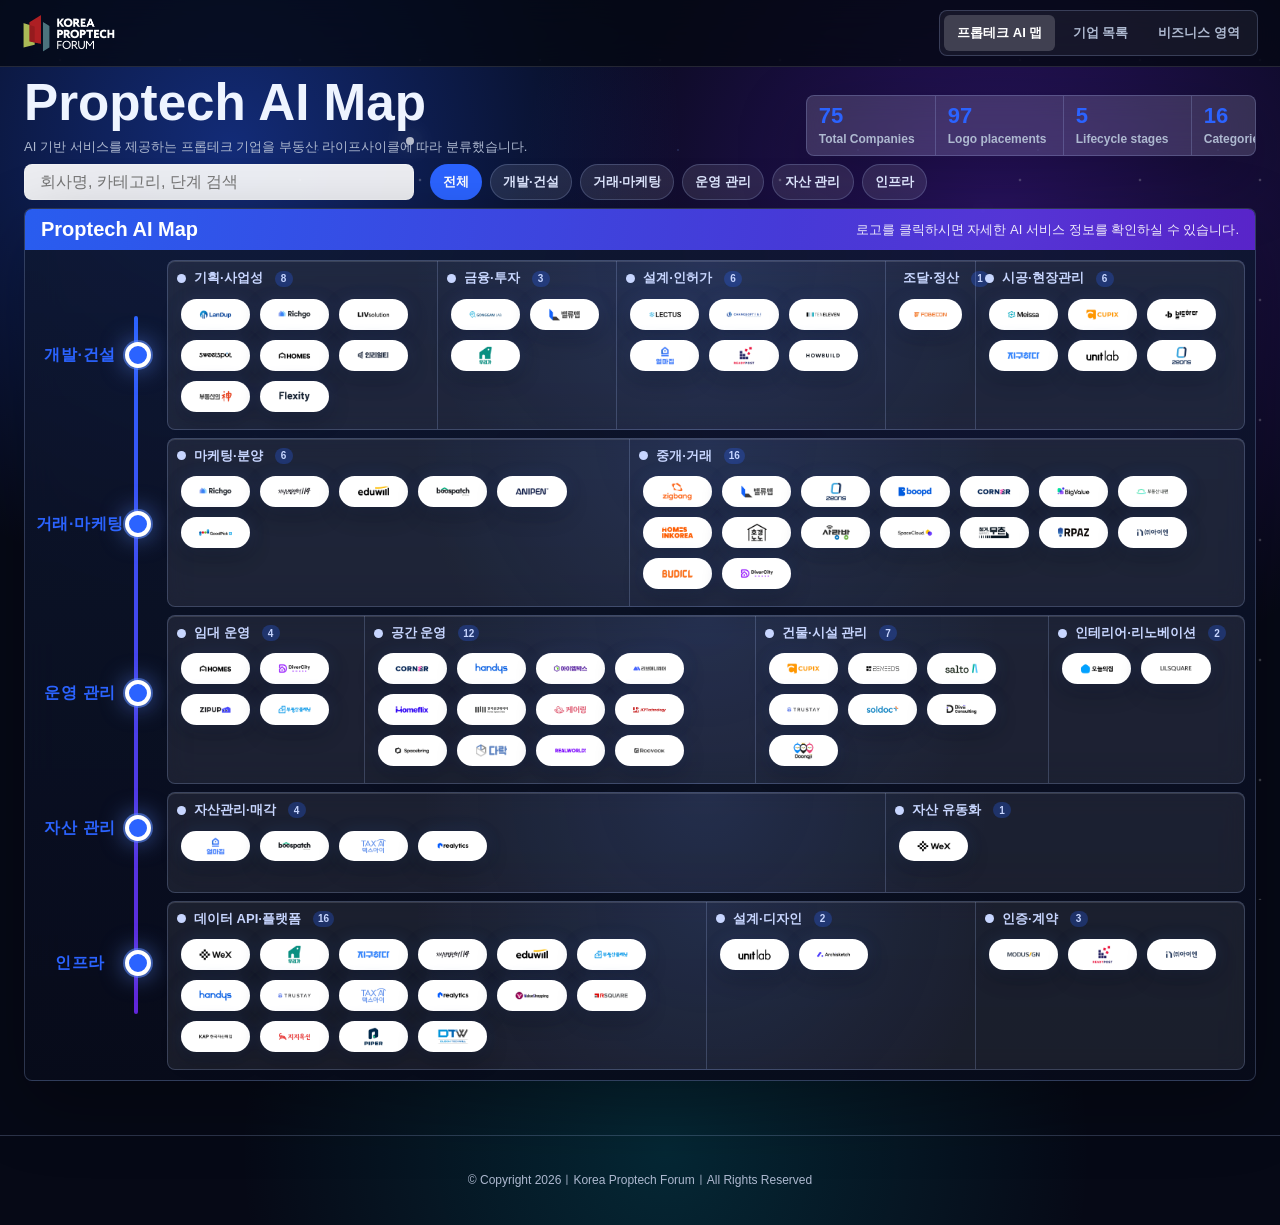
==== commit e8eef2ae: "feat: placements data structure, UX fixes, and search expansion - init() now expands companies.json " ====
--- a/index.html
+++ b/index.html
@@ -8,13 +8,14 @@
   <meta property="og:type" content="website" />
   <meta property="og:title" content="Proptech AI Map" />
   <meta property="og:description" content="Interactive floating ecosystem of AI-powered proptech companies." />
-  <meta property="og:image" content="https://wex-corporation.github.io/proptech-ai-map/assets/thumbnail-proptech-ai-map.png" />
-  <meta property="og:url" content="https://wex-corporation.github.io/proptech-ai-map/" />
+  <meta property="og:image" content="https://koreaproptechforum.github.io/proptech-ai-map/assets/thumbnail-proptech-ai-map.png" />
+  <meta property="og:url" content="https://koreaproptechforum.github.io/proptech-ai-map/" />
   <meta name="twitter:card" content="summary_large_image" />
   <meta name="twitter:title" content="Proptech AI Map" />
   <meta name="twitter:description" content="Interactive floating ecosystem of AI-powered proptech companies." />
-  <meta name="twitter:image" content="https://wex-corporation.github.io/proptech-ai-map/assets/thumbnail-proptech-ai-map.png" />
-  <link rel="icon" href="data:," />
+  <meta name="twitter:image" content="https://koreaproptechforum.github.io/proptech-ai-map/assets/thumbnail-proptech-ai-map.png" />
+  <link rel="canonical" href="https://koreaproptechforum.github.io/proptech-ai-map/" />
+  <link rel="icon" href="./assets/kpf-logo.png" />
   <link rel="preload" as="image" href="./assets/thumbnail-proptech-ai-map.png" />
   <link rel="preconnect" href="https://fonts.googleapis.com" />
   <link rel="preconnect" href="https://fonts.gstatic.com" crossorigin />
--- a/styles.css
+++ b/styles.css
@@ -489,6 +489,7 @@
   font-size: 13px;
   line-height: 1.3;
   letter-spacing: 0;
+  white-space: nowrap;
 }
 
 .category-column h2::before {
@@ -858,10 +859,19 @@
 
 /* ── Biz col count ───────────────────────────────────────────── */
 .biz-col-count {
-  font-size: 14px;
-  font-weight: 700;
-  opacity: 0.7;
-  margin-left: 4px;
+  display: inline-flex;
+  align-items: center;
+  justify-content: center;
+  min-width: 24px;
+  height: 20px;
+  padding: 0 7px;
+  border-radius: 999px;
+  background: rgba(255, 255, 255, 0.12);
+  font-size: 12px;
+  font-weight: 900;
+  margin-left: 6px;
+  vertical-align: middle;
+  letter-spacing: 0;
 }
 
 /* ── Sort controls ───────────────────────────────────────────── */
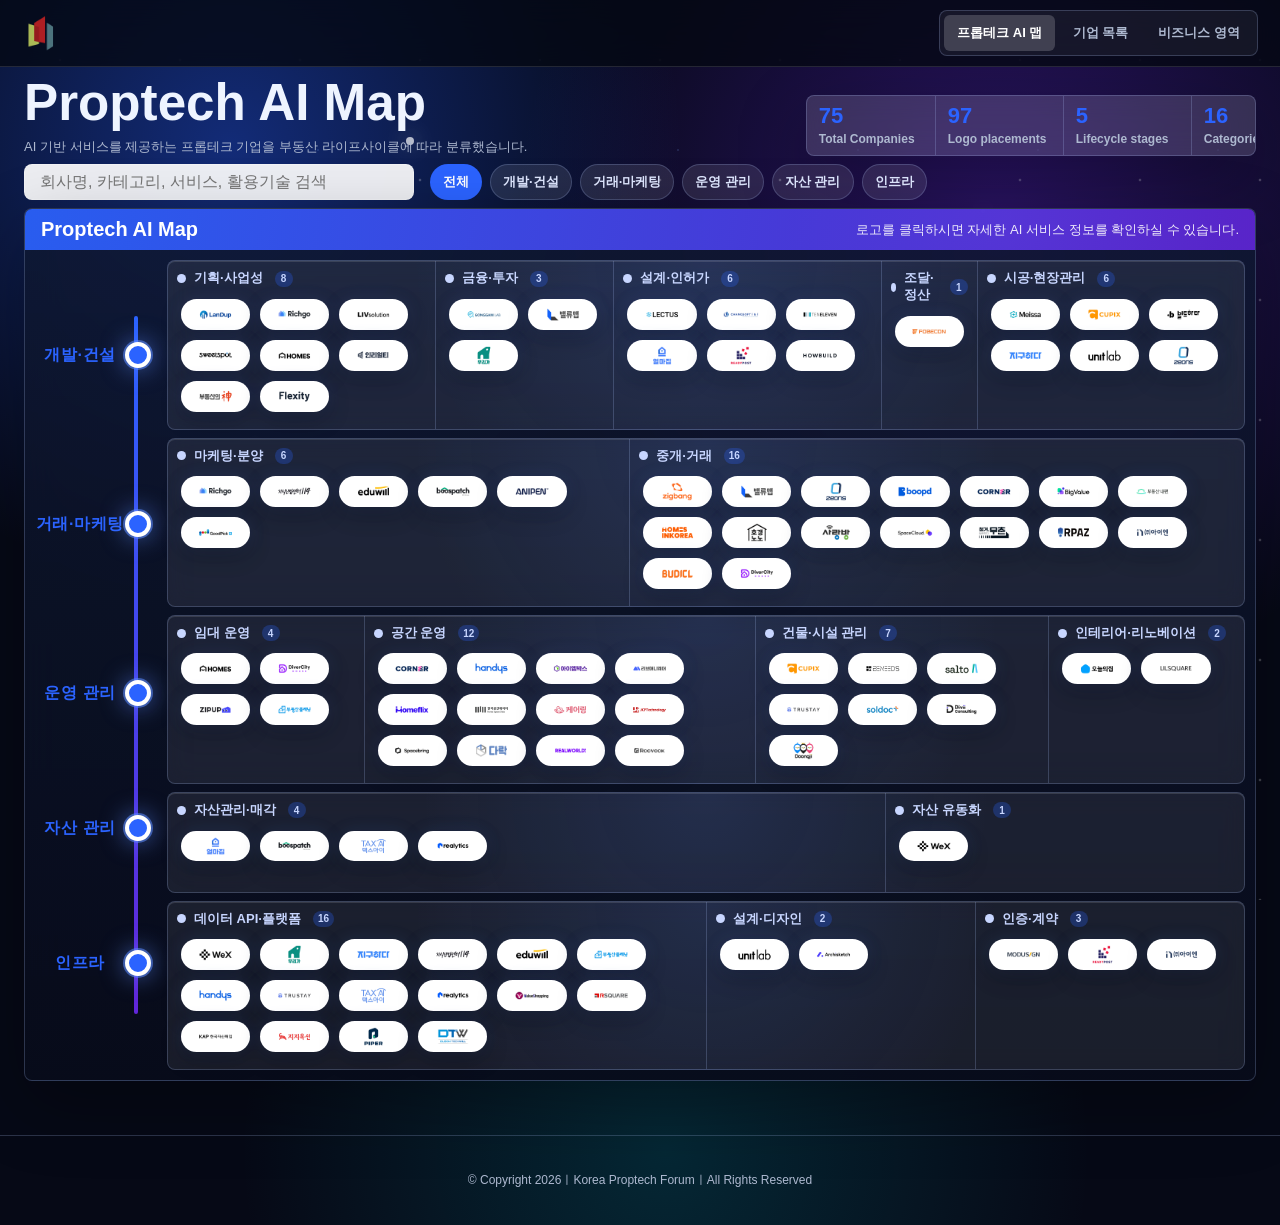
==== commit 852f1547: "fix: update search placeholder text Co-Authored-By: Claude Sonnet 4.6 <noreply@anthropic.com>" ====
--- a/index.html
+++ b/index.html
@@ -55,7 +55,7 @@
 
     <section class="controls" aria-label="검색 및 필터">
       <label class="search-box">
-        <input id="search-input" type="search" placeholder="회사명, 카테고리, 단계 검색" autocomplete="off" />
+        <input id="search-input" type="search" placeholder="회사명, 카테고리, 서비스, 활용기술 검색" autocomplete="off" />
       </label>
       <div class="filter-row" id="stage-filters" aria-label="단계 필터"></div>
     </section>
--- a/styles.css
+++ b/styles.css
@@ -489,7 +489,6 @@
   font-size: 13px;
   line-height: 1.3;
   letter-spacing: 0;
-  white-space: nowrap;
 }
 
 .category-column h2::before {
@@ -747,6 +746,10 @@
 }
 
 .biz-col-label {
+  display: flex;
+  align-items: center;
+  justify-content: center;
+  gap: 6px;
   font-size: 20px;
   font-weight: 900;
   letter-spacing: 0.04em;
@@ -869,8 +872,6 @@
   background: rgba(255, 255, 255, 0.12);
   font-size: 12px;
   font-weight: 900;
-  margin-left: 6px;
-  vertical-align: middle;
   letter-spacing: 0;
 }
 
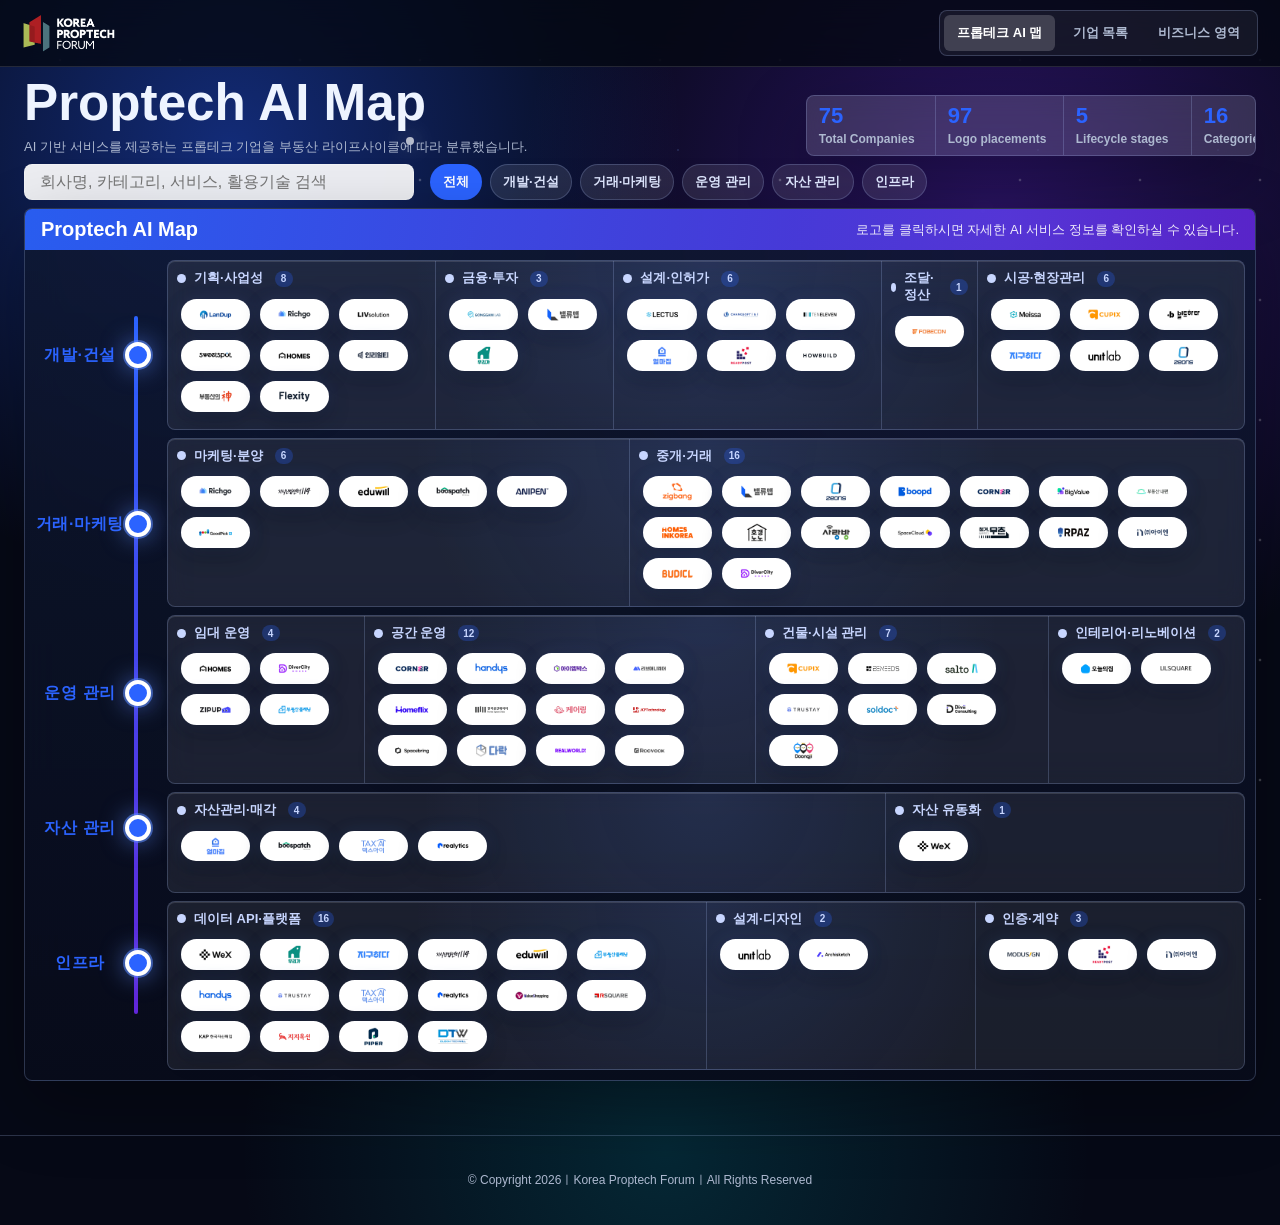
==== commit 9b93d1ec: "chore: remove OG/meta description text Co-Authored-By: Claude Sonnet 4.6 <noreply@anthropic.com>" ====
--- a/index.html
+++ b/index.html
@@ -4,18 +4,15 @@
   <meta charset="utf-8" />
   <meta name="viewport" content="width=device-width, initial-scale=1" />
   <title>Proptech AI Map</title>
-  <meta name="description" content="Interactive floating ecosystem of AI-powered proptech companies." />
   <meta property="og:type" content="website" />
   <meta property="og:title" content="Proptech AI Map" />
-  <meta property="og:description" content="Interactive floating ecosystem of AI-powered proptech companies." />
   <meta property="og:image" content="https://koreaproptechforum.github.io/proptech-ai-map/assets/thumbnail-proptech-ai-map.png" />
   <meta property="og:url" content="https://koreaproptechforum.github.io/proptech-ai-map/" />
   <meta name="twitter:card" content="summary_large_image" />
   <meta name="twitter:title" content="Proptech AI Map" />
-  <meta name="twitter:description" content="Interactive floating ecosystem of AI-powered proptech companies." />
   <meta name="twitter:image" content="https://koreaproptechforum.github.io/proptech-ai-map/assets/thumbnail-proptech-ai-map.png" />
   <link rel="canonical" href="https://koreaproptechforum.github.io/proptech-ai-map/" />
-  <link rel="icon" href="./assets/kpf-logo.png" />
+  <link rel="icon" href="./assets/kpf-favicon.png" />
   <link rel="preload" as="image" href="./assets/thumbnail-proptech-ai-map.png" />
   <link rel="preconnect" href="https://fonts.googleapis.com" />
   <link rel="preconnect" href="https://fonts.gstatic.com" crossorigin />
